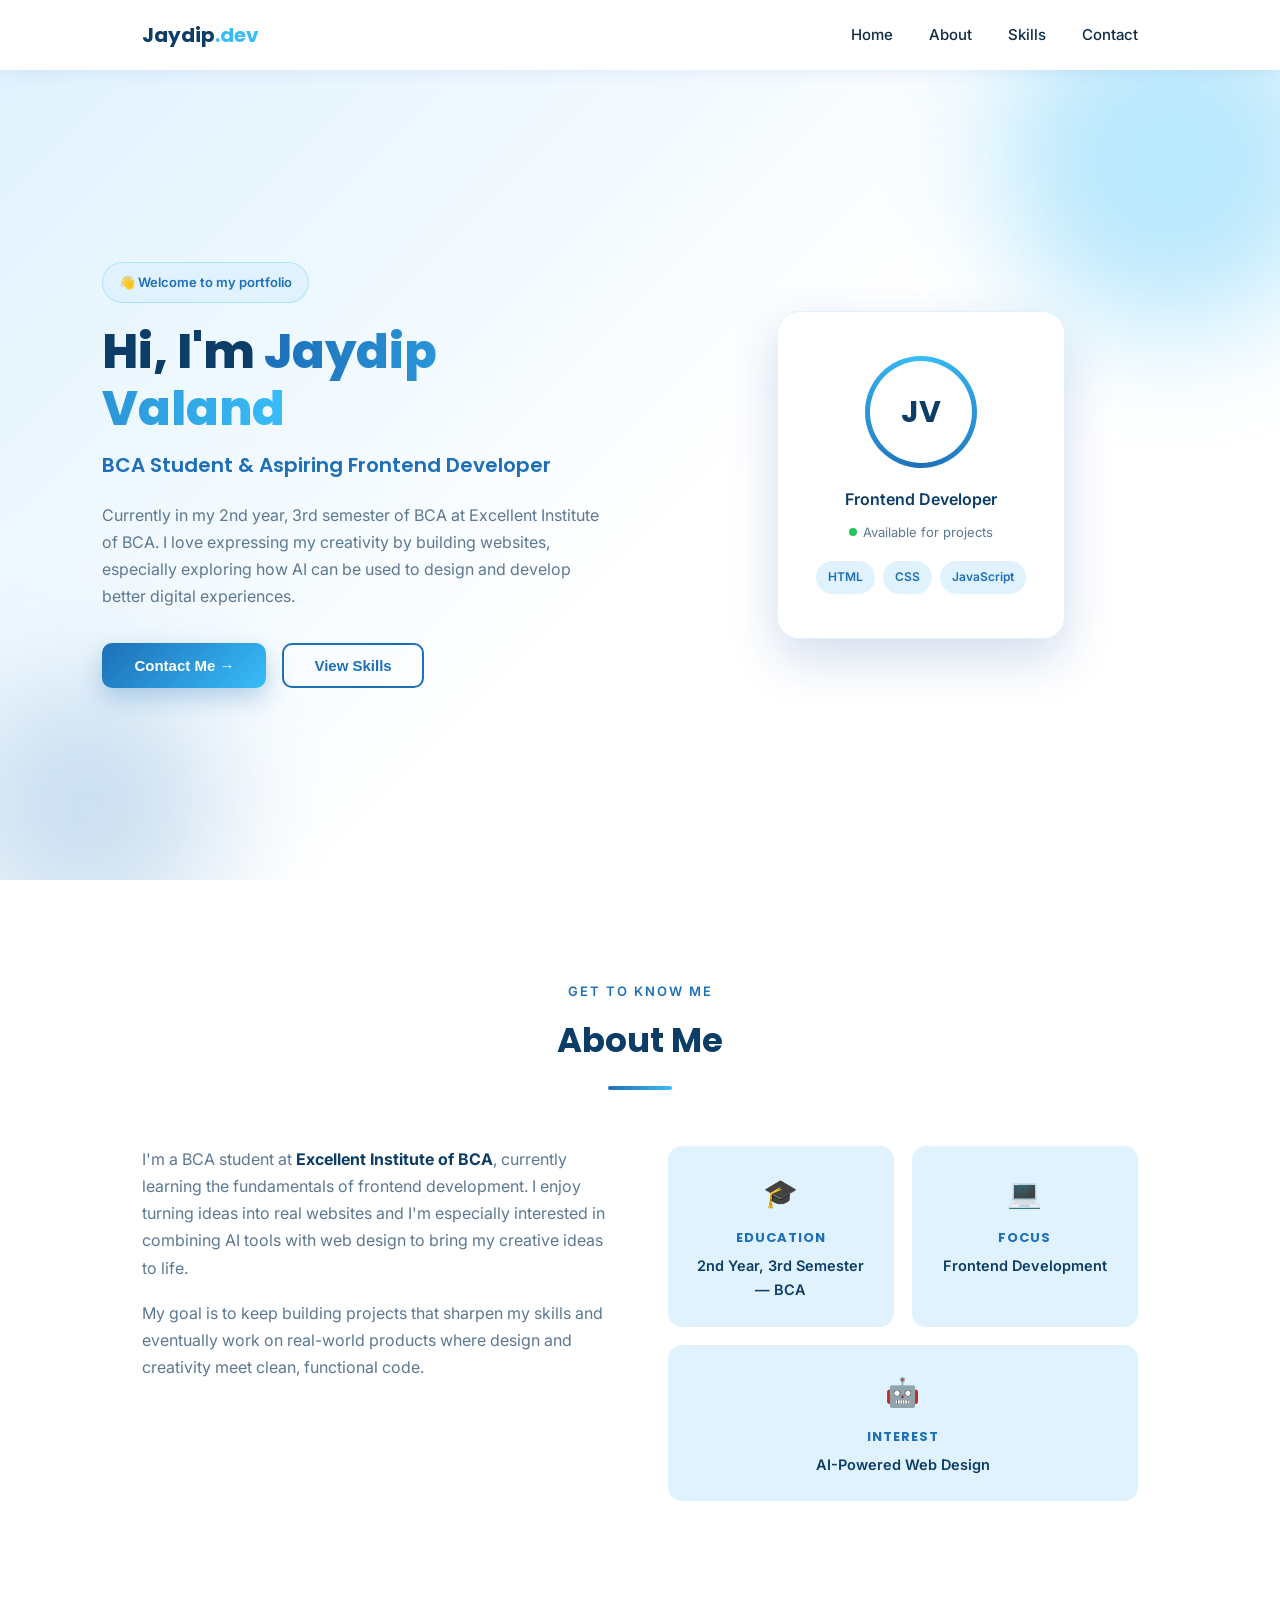
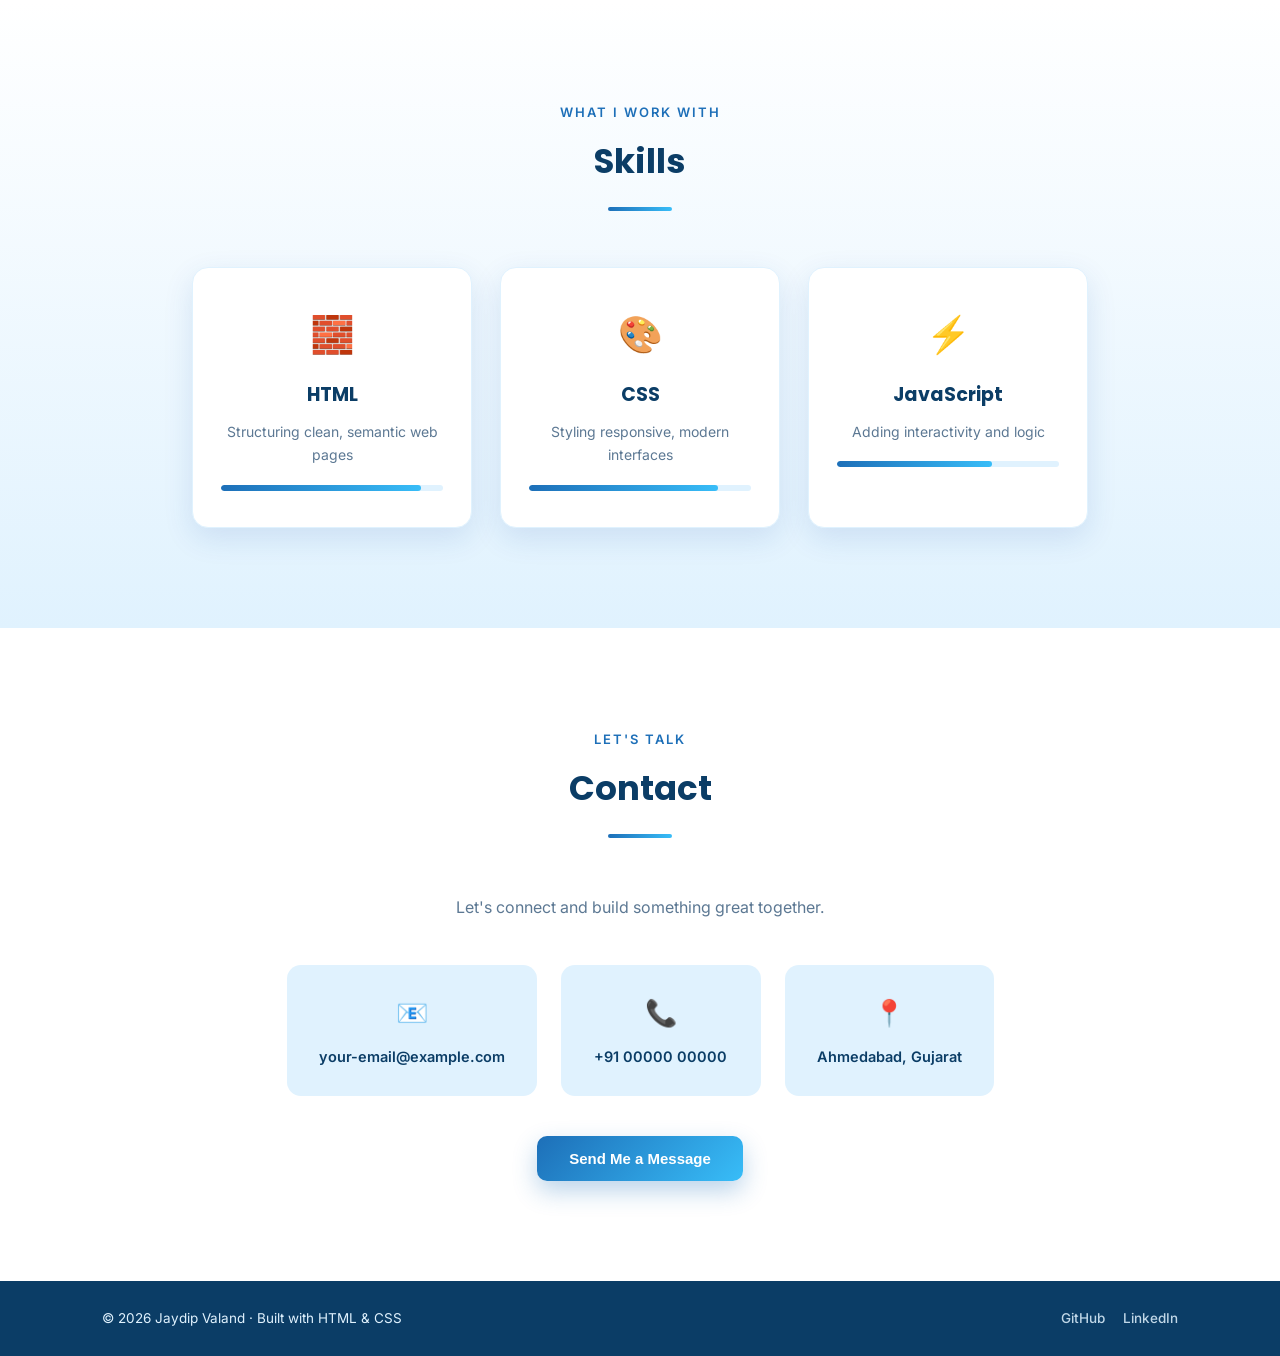
==== Student-Portfolio-day2/index.html @ 8ae70b0b "Add files via upload" ====
<!DOCTYPE html>
<html lang="en">
<head>
  <meta charset="UTF-8">
  <meta name="viewport" content="width=device-width, initial-scale=1.0">
  <title>Jaydip Valand | Portfolio</title>
  <link rel="preconnect" href="https://fonts.googleapis.com">
  <link href="https://fonts.googleapis.com/css2?family=Poppins:wght@400;500;600;700;800&family=Inter:wght@400;500;600&display=swap" rel="stylesheet">
  <link rel="stylesheet" href="style.css">
</head>
<body>

  <!-- Navbar -->
  <nav>
    <div class="nav-inner">
      <div class="logo">Jaydip<span>.dev</span></div>
      <ul class="nav-links">
        <li><a href="#home">Home</a></li>
        <li><a href="#about">About</a></li>
        <li><a href="#skills">Skills</a></li>
        <li><a href="#contact">Contact</a></li>
      </ul>
    </div>
  </nav>

  <!-- Hero Section -->
  <section id="home" class="hero">
    <div class="blob blob-1"></div>
    <div class="blob blob-2"></div>
    <div class="hero-inner">
      <div class="hero-text">
        <span class="badge">👋 Welcome to my portfolio</span>
        <h1>Hi, I'm <span class="highlight">Jaydip Valand</span></h1>
        <h2>BCA Student &amp; Aspiring Frontend Developer</h2>
        <p>
          Currently in my 2nd year, 3rd semester of BCA at Excellent Institute of BCA.
          I love expressing my creativity by building websites, especially exploring how AI
          can be used to design and develop better digital experiences.
        </p>
        <div class="hero-actions">
          <a href="#contact"><button class="btn-primary">Contact Me →</button></a>
          <a href="#skills"><button class="btn-outline">View Skills</button></a>
        </div>
      </div>
      <div class="hero-visual">
        <div class="hero-card">
          <div class="ring">
            <div class="hero-avatar">JV</div>
          </div>
          <p class="hero-role">Frontend Developer</p>
          <p class="hero-status"><span class="dot"></span>Available for projects</p>
          <div class="hero-tags">
            <span>HTML</span>
            <span>CSS</span>
            <span>JavaScript</span>
          </div>
        </div>
      </div>
    </div>
  </section>

  <!-- About Section -->
  <section id="about" class="about">
    <span class="eyebrow">Get to know me</span>
    <h2 class="section-title">About Me</h2>
    <div class="about-content">
      <div class="about-text">
        <p>
          I'm a BCA student at <strong>Excellent Institute of BCA</strong>, currently learning the
          fundamentals of frontend development. I enjoy turning ideas into real websites and I'm
          especially interested in combining AI tools with web design to bring my creative ideas to life.
        </p>
        <p>
          My goal is to keep building projects that sharpen my skills and eventually work on
          real-world products where design and creativity meet clean, functional code.
        </p>
      </div>
      <div class="about-grid">
        <div class="about-item">
          <span class="about-icon">🎓</span>
          <h4>Education</h4>
          <p>2nd Year, 3rd Semester &mdash; BCA</p>
        </div>
        <div class="about-item">
          <span class="about-icon">💻</span>
          <h4>Focus</h4>
          <p>Frontend Development</p>
        </div>
        <div class="about-item">
          <span class="about-icon">🤖</span>
          <h4>Interest</h4>
          <p>AI-Powered Web Design</p>
        </div>
      </div>
    </div>
  </section>

  <!-- Skills Section -->
  <section id="skills" class="skills">
    <span class="eyebrow">What I work with</span>
    <h2 class="section-title">Skills</h2>
    <div class="skills-grid">
      <div class="skill-card">
        <span class="skill-icon">🧱</span>
        <h3>HTML</h3>
        <p>Structuring clean, semantic web pages</p>
        <div class="bar"><div class="bar-fill" style="width:90%"></div></div>
      </div>
      <div class="skill-card">
        <span class="skill-icon">🎨</span>
        <h3>CSS</h3>
        <p>Styling responsive, modern interfaces</p>
        <div class="bar"><div class="bar-fill" style="width:85%"></div></div>
      </div>
      <div class="skill-card">
        <span class="skill-icon">⚡</span>
        <h3>JavaScript</h3>
        <p>Adding interactivity and logic</p>
        <div class="bar"><div class="bar-fill" style="width:70%"></div></div>
      </div>
    </div>
  </section>

  <!-- Contact Section -->
  <section id="contact" class="contact">
    <span class="eyebrow">Let's talk</span>
    <h2 class="section-title">Contact</h2>
    <p class="contact-sub">Let's connect and build something great together.</p>
    <div class="contact-grid">
      <a href="mailto:your-email@example.com" class="contact-item">
        <span class="contact-icon">📧</span>
        <p>your-email@example.com</p>
      </a>
      <a href="tel:+910000000000" class="contact-item">
        <span class="contact-icon">📞</span>
        <p>+91 00000 00000</p>
      </a>
      <div class="contact-item static">
        <span class="contact-icon">📍</span>
        <p>Ahmedabad, Gujarat</p>
      </div>
    </div>
    <a href="mailto:your-email@example.com"><button class="btn-primary">Send Me a Message</button></a>
  </section>

  <footer>
    <div class="footer-inner">
      <p>&copy; 2026 Jaydip Valand &middot; Built with HTML &amp; CSS</p>
      <div class="socials">
        <a href="#" aria-label="GitHub">GitHub</a>
        <a href="#" aria-label="LinkedIn">LinkedIn</a>
      </div>
    </div>
  </footer>

</body>
</html>
---- Student-Portfolio-day2/style.css ----
:root{
  --navy:#0B3D66;
  --blue:#1D6FB8;
  --sky:#38BDF8;
  --sky-light:#E0F2FE;
  --white:#FFFFFF;
  --text-dark:#0F2C46;
  --text-muted:#5C7893;
  --shadow: 0 10px 30px rgba(13,71,161,0.12);
}

*{
  margin:0;
  padding:0;
  box-sizing:border-box;
}

html{
  scroll-behavior:smooth;
}

body{
  font-family:'Inter', sans-serif;
  color:var(--text-dark);
  background:var(--white);
  line-height:1.7;
  overflow-x:hidden;
}

h1, h2, h3, h4{
  font-family:'Poppins', sans-serif;
}

section{
  padding:100px 8%;
  position:relative;
}

.eyebrow{
  display:block;
  text-align:center;
  color:var(--blue);
  font-weight:600;
  font-size:13px;
  letter-spacing:2px;
  text-transform:uppercase;
  margin-bottom:10px;
}

.section-title{
  font-size:34px;
  font-weight:700;
  color:var(--navy);
  text-align:center;
  margin-bottom:56px;
  position:relative;
}

.section-title::after{
  content:"";
  display:block;
  width:64px;
  height:4px;
  background:linear-gradient(90deg, var(--blue), var(--sky));
  margin:16px auto 0;
  border-radius:4px;
}

/* Navbar */
nav{
  position:sticky;
  top:0;
  z-index:100;
  background:rgba(255,255,255,0.85);
  backdrop-filter:blur(10px);
  -webkit-backdrop-filter:blur(10px);
  box-shadow:0 2px 16px rgba(13,71,161,0.08);
}

.nav-inner{
  display:flex;
  justify-content:space-between;
  align-items:center;
  padding:18px 8%;
  max-width:1200px;
  margin:0 auto;
}

.logo{
  font-family:'Poppins', sans-serif;
  font-weight:700;
  font-size:20px;
  color:var(--navy);
}

.logo span{
  color:var(--sky);
}

.nav-links{
  list-style:none;
  display:flex;
  gap:36px;
}

.nav-links a{
  text-decoration:none;
  color:var(--text-dark);
  font-weight:500;
  font-size:15px;
  position:relative;
  transition:color .2s ease;
}

.nav-links a::after{
  content:"";
  position:absolute;
  left:0;
  bottom:-6px;
  width:0%;
  height:2px;
  background:var(--sky);
  transition:width .25s ease;
}

.nav-links a:hover{
  color:var(--blue);
}

.nav-links a:hover::after{
  width:100%;
}

/* Hero */
.hero{
  display:flex;
  align-items:center;
  min-height:90vh;
  background:linear-gradient(135deg, var(--sky-light) 0%, var(--white) 55%);
  overflow:hidden;
}

.blob{
  position:absolute;
  border-radius:50%;
  filter:blur(60px);
  opacity:0.35;
  z-index:0;
}

.blob-1{
  width:340px;
  height:340px;
  background:var(--sky);
  top:-80px;
  right:-60px;
}

.blob-2{
  width:260px;
  height:260px;
  background:var(--blue);
  bottom:-60px;
  left:-40px;
  opacity:0.2;
}

.hero-inner{
  display:flex;
  align-items:center;
  justify-content:space-between;
  gap:48px;
  flex-wrap:wrap;
  max-width:1200px;
  margin:0 auto;
  position:relative;
  z-index:1;
  width:100%;
}

.hero-text{
  flex:1;
  min-width:320px;
  animation:fadeInUp .7s ease both;
}

.badge{
  display:inline-block;
  background:var(--sky-light);
  color:var(--blue);
  font-size:13px;
  font-weight:600;
  padding:8px 16px;
  border-radius:30px;
  margin-bottom:20px;
  border:1px solid rgba(56,189,248,0.3);
}

.hero-text h1{
  font-size:48px;
  font-weight:800;
  color:var(--navy);
  margin-bottom:10px;
  line-height:1.2;
}

.hero-text h1 .highlight{
  background:linear-gradient(90deg, var(--blue), var(--sky));
  -webkit-background-clip:text;
  background-clip:text;
  color:transparent;
}

.hero-text h2{
  font-size:20px;
  font-weight:600;
  color:var(--blue);
  margin-bottom:20px;
}

.hero-text p{
  font-size:16px;
  color:var(--text-muted);
  max-width:520px;
  margin-bottom:32px;
}

.hero-actions{
  display:flex;
  gap:16px;
  flex-wrap:wrap;
}

.btn-primary{
  background:linear-gradient(135deg, var(--blue), var(--sky));
  color:var(--white);
  border:none;
  padding:14px 32px;
  border-radius:10px;
  font-size:15px;
  font-weight:600;
  cursor:pointer;
  box-shadow:0 10px 24px rgba(29,111,184,0.3);
  transition:transform .2s ease, box-shadow .2s ease;
}

.btn-primary:hover{
  transform:translateY(-3px);
  box-shadow:0 14px 30px rgba(29,111,184,0.4);
}

.btn-outline{
  background:transparent;
  color:var(--blue);
  border:2px solid var(--blue);
  padding:12px 30px;
  border-radius:10px;
  font-size:15px;
  font-weight:600;
  cursor:pointer;
  transition:all .2s ease;
}

.btn-outline:hover{
  background:var(--blue);
  color:var(--white);
  transform:translateY(-3px);
}

.hero-visual{
  flex:1;
  min-width:280px;
  display:flex;
  justify-content:center;
  animation:fadeInUp .9s ease both;
  animation-delay:.15s;
}

.hero-card{
  background:var(--white);
  border-radius:22px;
  padding:44px 38px;
  text-align:center;
  box-shadow:0 20px 50px rgba(13,71,161,0.18);
  border:1px solid var(--sky-light);
  max-width:290px;
}

.ring{
  width:112px;
  height:112px;
  margin:0 auto 18px;
  border-radius:50%;
  padding:5px;
  background:conic-gradient(var(--sky), var(--blue), var(--sky));
  display:flex;
  align-items:center;
  justify-content:center;
}

.hero-avatar{
  width:100%;
  height:100%;
  border-radius:50%;
  background:var(--white);
  color:var(--navy);
  font-size:30px;
  font-weight:700;
  font-family:'Poppins', sans-serif;
  display:flex;
  align-items:center;
  justify-content:center;
}

.hero-role{
  font-weight:600;
  color:var(--navy);
  margin-bottom:8px;
}

.hero-status{
  font-size:13px;
  color:var(--text-muted);
  display:flex;
  align-items:center;
  justify-content:center;
  gap:6px;
  margin-bottom:18px;
}

.dot{
  width:8px;
  height:8px;
  border-radius:50%;
  background:#22C55E;
  display:inline-block;
}

.hero-tags{
  display:flex;
  gap:8px;
  justify-content:center;
  flex-wrap:wrap;
}

.hero-tags span{
  background:var(--sky-light);
  color:var(--blue);
  font-size:12px;
  font-weight:600;
  padding:6px 12px;
  border-radius:20px;
}

/* About */
.about{
  background:var(--white);
  max-width:1200px;
  margin:0 auto;
}

.about-content{
  display:flex;
  gap:56px;
  flex-wrap:wrap;
  align-items:flex-start;
}

.about-text{
  flex:1;
  min-width:300px;
}

.about-text p{
  color:var(--text-muted);
  font-size:16px;
  margin-bottom:18px;
}

.about-text strong{
  color:var(--navy);
}

.about-grid{
  flex:1;
  min-width:280px;
  display:grid;
  grid-template-columns:1fr 1fr;
  gap:18px;
}

.about-item{
  background:var(--sky-light);
  border-radius:14px;
  padding:24px 20px;
  text-align:center;
  transition:transform .2s ease, box-shadow .2s ease;
}

.about-item:hover{
  transform:translateY(-4px);
  box-shadow:0 12px 26px rgba(29,111,184,0.15);
}

.about-item:last-child{
  grid-column:span 2;
}

.about-icon{
  font-size:28px;
  display:block;
  margin-bottom:10px;
}

.about-item h4{
  font-size:13px;
  color:var(--blue);
  text-transform:uppercase;
  letter-spacing:1px;
  margin-bottom:4px;
}

.about-item p{
  font-weight:600;
  color:var(--navy);
  font-size:14.5px;
}

/* Skills */
.skills{
  background:linear-gradient(180deg, var(--white), var(--sky-light));
}

.skills-grid{
  display:flex;
  justify-content:center;
  gap:28px;
  flex-wrap:wrap;
  max-width:1100px;
  margin:0 auto;
}

.skill-card{
  background:var(--white);
  border-radius:16px;
  padding:36px 28px;
  text-align:center;
  flex:1;
  min-width:220px;
  max-width:280px;
  box-shadow:var(--shadow);
  border:1px solid var(--sky-light);
  transition:transform .2s ease, box-shadow .2s ease;
}

.skill-card:hover{
  transform:translateY(-6px);
  box-shadow:0 18px 40px rgba(29,111,184,0.2);
}

.skill-icon{
  font-size:36px;
  display:block;
  margin-bottom:14px;
}

.skill-card h3{
  color:var(--navy);
  font-size:19px;
  margin-bottom:8px;
}

.skill-card p{
  color:var(--text-muted);
  font-size:14px;
  margin-bottom:18px;
}

.bar{
  width:100%;
  height:6px;
  background:var(--sky-light);
  border-radius:6px;
  overflow:hidden;
}

.bar-fill{
  height:100%;
  background:linear-gradient(90deg, var(--blue), var(--sky));
  border-radius:6px;
}

/* Contact */
.contact{
  background:var(--white);
  text-align:center;
  max-width:1100px;
  margin:0 auto;
}

.contact-sub{
  color:var(--text-muted);
  margin-bottom:44px;
}

.contact-grid{
  display:flex;
  justify-content:center;
  gap:24px;
  flex-wrap:wrap;
  margin-bottom:40px;
}

.contact-item{
  background:var(--sky-light);
  border-radius:14px;
  padding:26px 32px;
  min-width:200px;
  text-decoration:none;
  transition:transform .2s ease, box-shadow .2s ease;
}

.contact-item:not(.static):hover{
  transform:translateY(-4px);
  box-shadow:0 14px 30px rgba(29,111,184,0.18);
}

.contact-icon{
  font-size:26px;
  display:block;
  margin-bottom:10px;
}

.contact-item p{
  color:var(--navy);
  font-weight:600;
  font-size:14.5px;
}

/* Footer */
footer{
  background:var(--navy);
  color:var(--sky-light);
  padding:26px 8%;
  font-size:13.5px;
}

.footer-inner{
  max-width:1200px;
  margin:0 auto;
  display:flex;
  justify-content:space-between;
  align-items:center;
  flex-wrap:wrap;
  gap:12px;
}

.socials{
  display:flex;
  gap:18px;
}

.socials a{
  color:var(--sky-light);
  text-decoration:none;
  font-weight:500;
  opacity:0.85;
  transition:opacity .2s ease;
}

.socials a:hover{
  opacity:1;
  color:var(--sky);
}

/* Animations */
@keyframes fadeInUp{
  from{
    opacity:0;
    transform:translateY(24px);
  }
  to{
    opacity:1;
    transform:translateY(0);
  }
}

/* Responsive */
@media (max-width:768px){
  .nav-inner{
    flex-direction:column;
    gap:14px;
    padding:16px 6%;
  }
  .nav-links{
    gap:20px;
  }
  .hero{
    text-align:center;
    padding-top:56px;
  }
  .hero-text p{
    margin-left:auto;
    margin-right:auto;
  }
  .hero-actions{
    justify-content:center;
  }
  .about-content{
    flex-direction:column;
  }
  section{
    padding:70px 6%;
  }
  .hero-text h1{
    font-size:36px;
  }
  .footer-inner{
    flex-direction:column;
    text-align:center;
  }
}
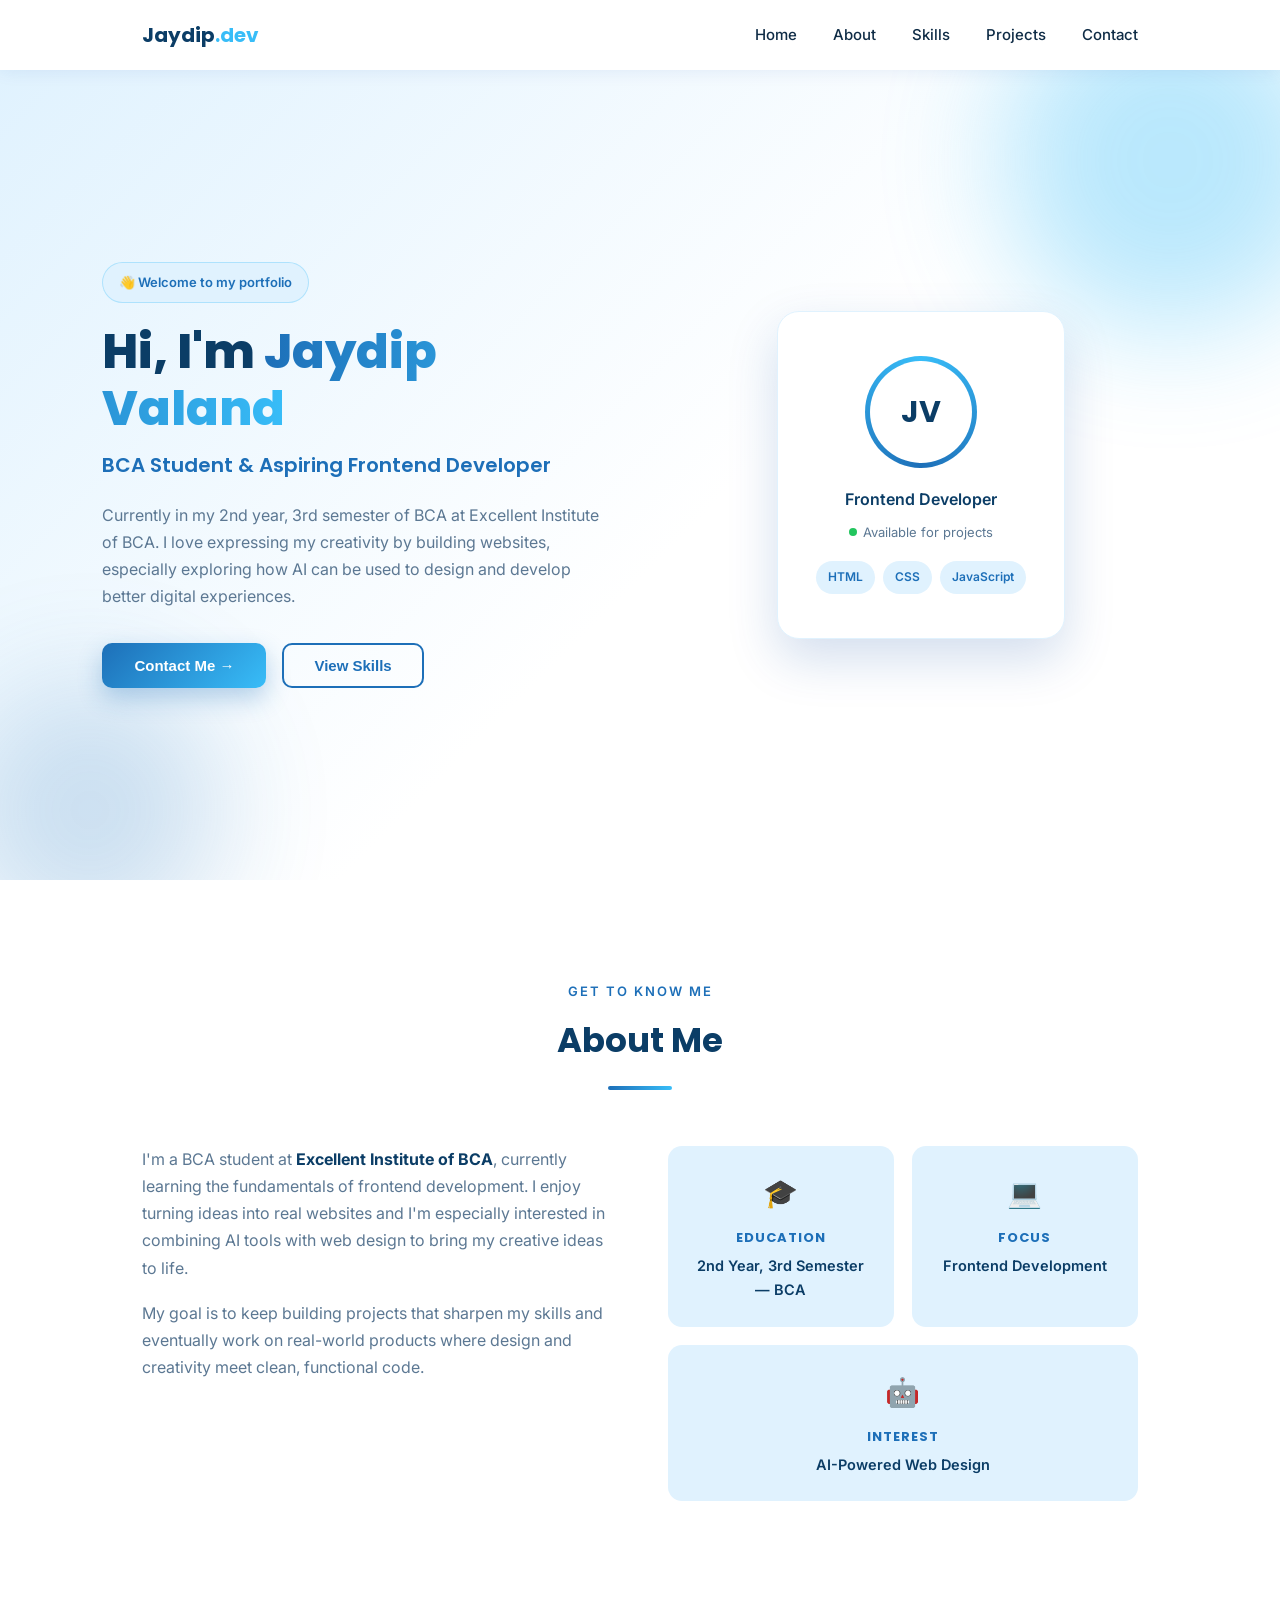
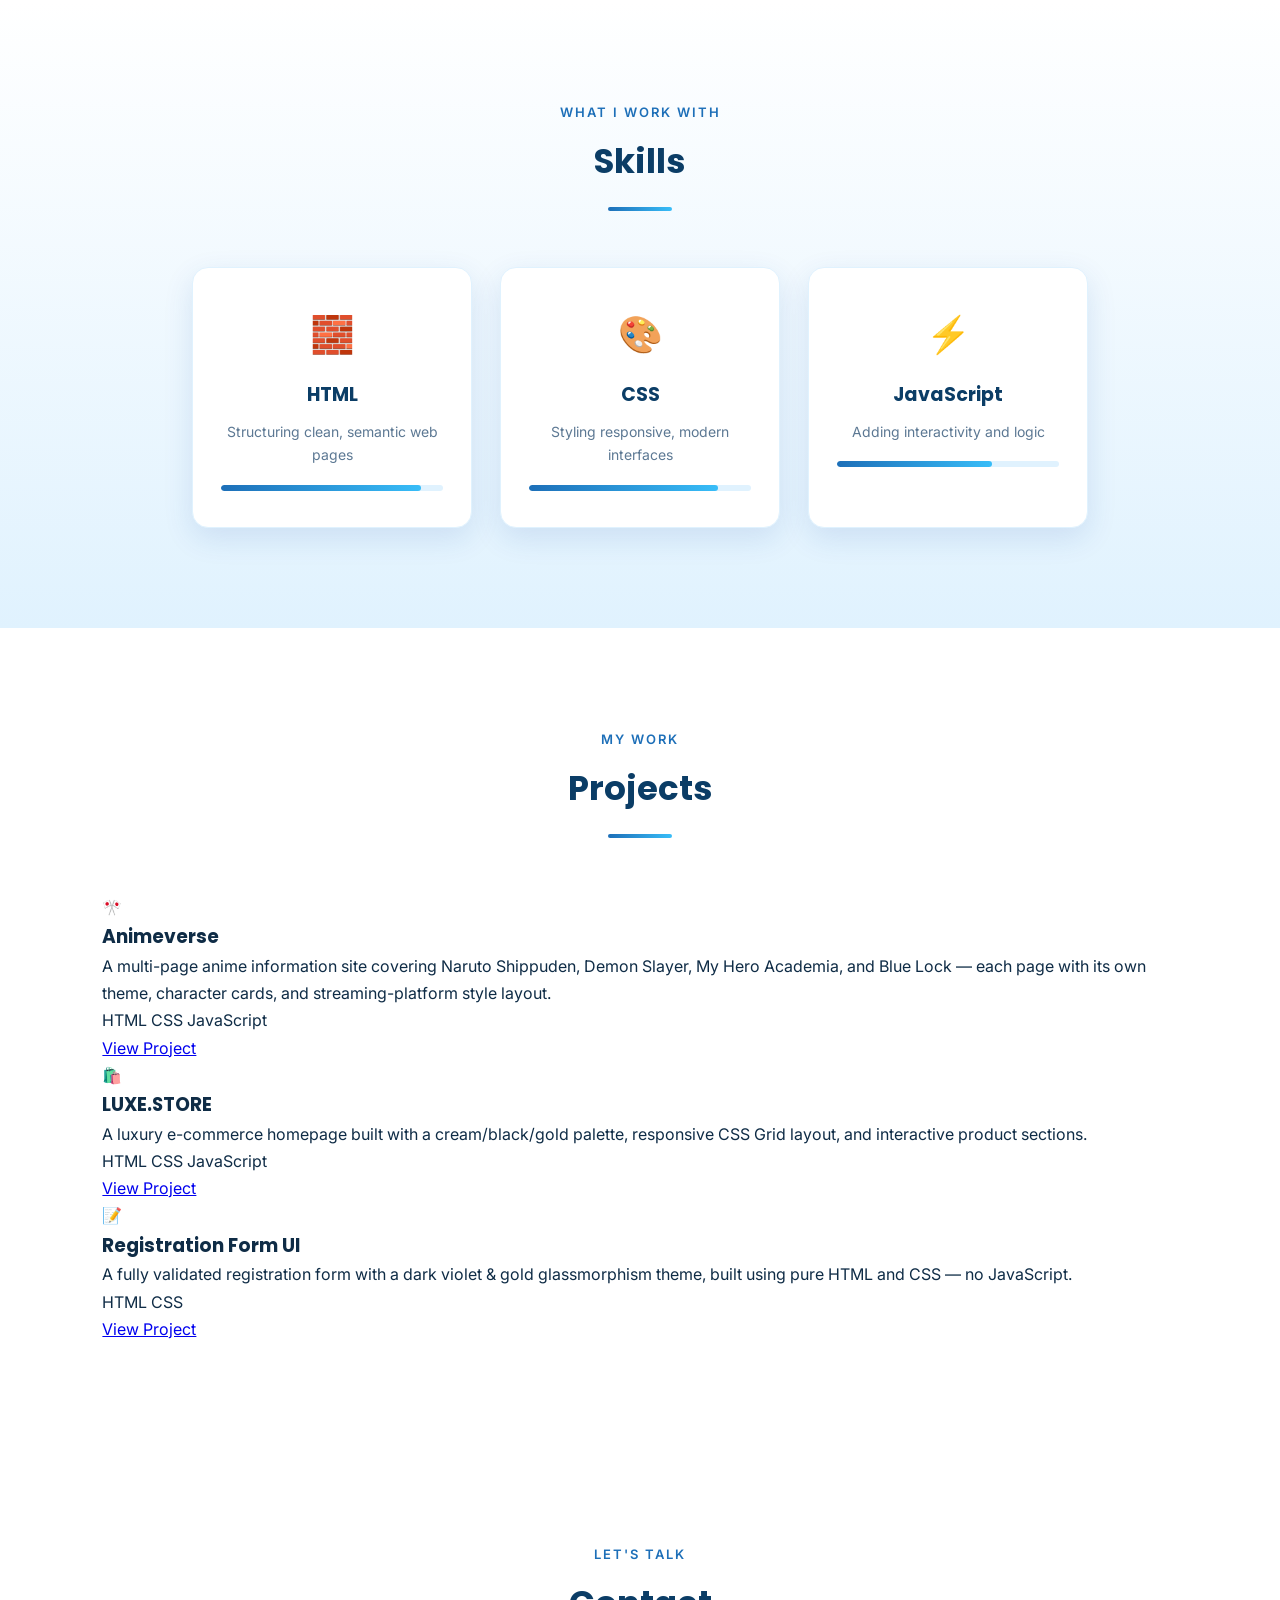
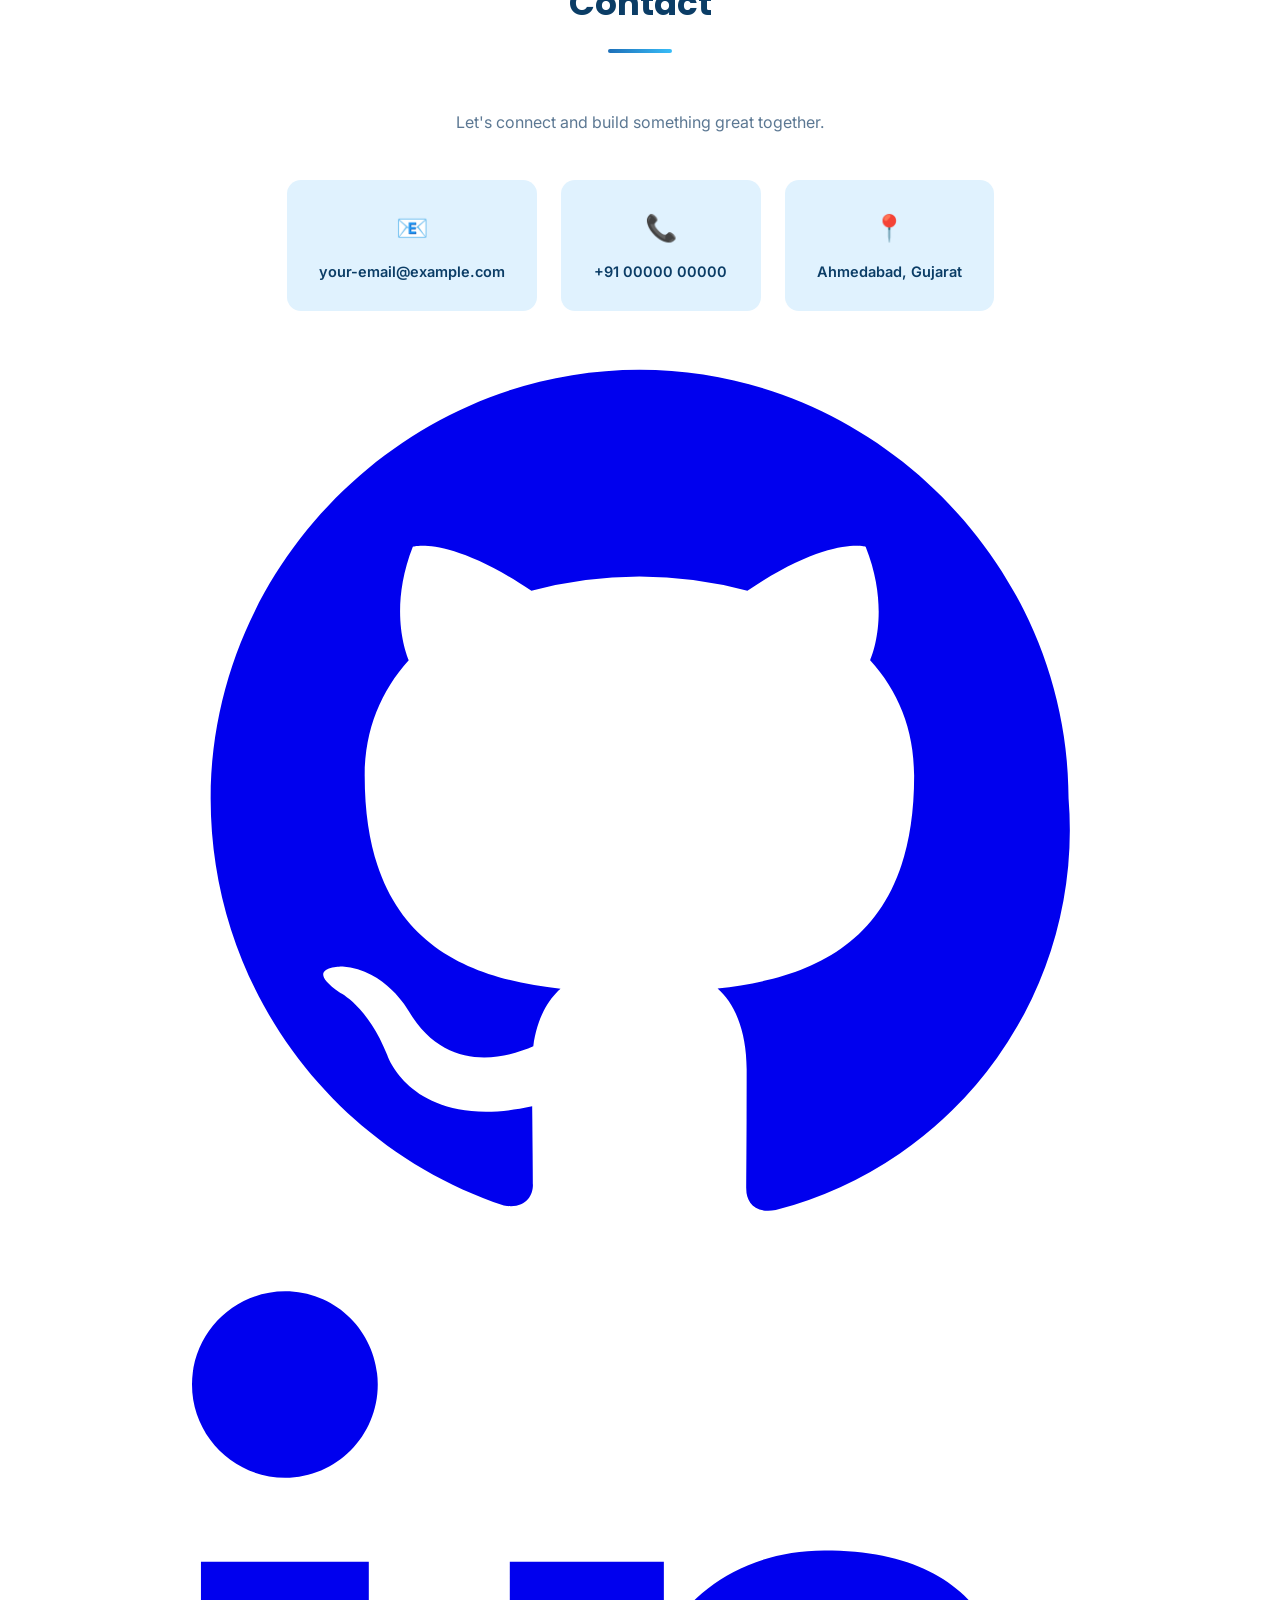
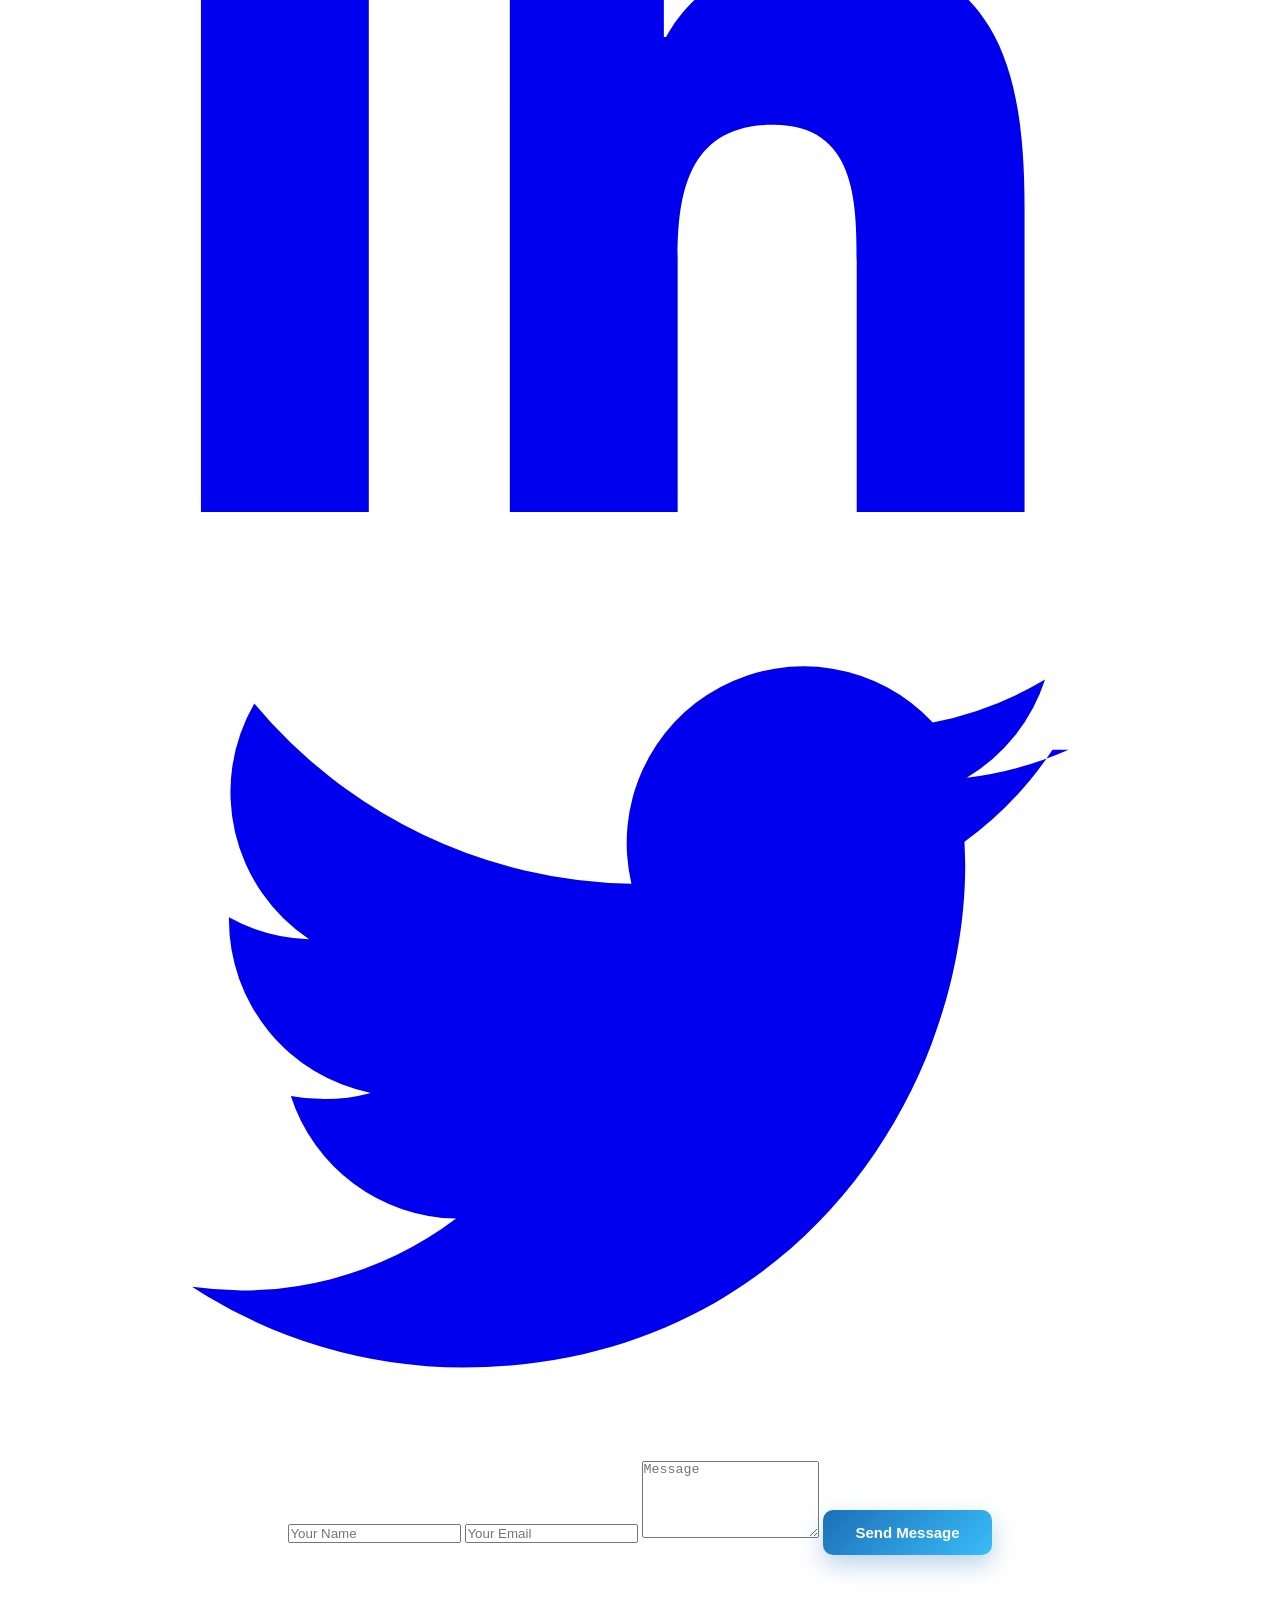
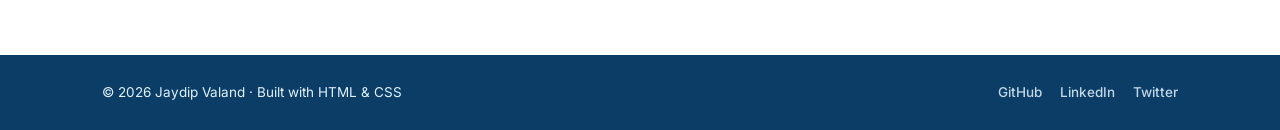
==== commit 560e4025: "Update index.html" ====
--- a/Student-Portfolio-day2/index.html
+++ b/Student-Portfolio-day2/index.html
@@ -18,6 +18,7 @@
         <li><a href="#home">Home</a></li>
         <li><a href="#about">About</a></li>
         <li><a href="#skills">Skills</a></li>
+        <li><a href="#projects">Projects</a></li>
         <li><a href="#contact">Contact</a></li>
       </ul>
     </div>
@@ -121,6 +122,60 @@
     </div>
   </section>
 
+  <!-- Projects Section -->
+  <section id="projects" class="projects">
+    <span class="eyebrow">My work</span>
+    <h2 class="section-title">Projects</h2>
+    <div class="projects-grid">
+
+      <div class="card">
+        <div class="card-thumb">🎌</div>
+        <h3>Animeverse</h3>
+        <p>
+          A multi-page anime information site covering Naruto Shippuden, Demon Slayer,
+          My Hero Academia, and Blue Lock &mdash; each page with its own theme, character
+          cards, and streaming-platform style layout.
+        </p>
+        <div class="card-tags">
+          <span>HTML</span>
+          <span>CSS</span>
+          <span>JavaScript</span>
+        </div>
+        <a href="#" class="btn">View Project</a>
+      </div>
+
+      <div class="card">
+        <div class="card-thumb">🛍️</div>
+        <h3>LUXE.STORE</h3>
+        <p>
+          A luxury e-commerce homepage built with a cream/black/gold palette, responsive
+          CSS Grid layout, and interactive product sections.
+        </p>
+        <div class="card-tags">
+          <span>HTML</span>
+          <span>CSS</span>
+          <span>JavaScript</span>
+        </div>
+        <a href="#" class="btn">View Project</a>
+      </div>
+
+      <div class="card">
+        <div class="card-thumb">📝</div>
+        <h3>Registration Form UI</h3>
+        <p>
+          A fully validated registration form with a dark violet &amp; gold glassmorphism
+          theme, built using pure HTML and CSS &mdash; no JavaScript.
+        </p>
+        <div class="card-tags">
+          <span>HTML</span>
+          <span>CSS</span>
+        </div>
+        <a href="#" class="btn">View Project</a>
+      </div>
+
+    </div>
+  </section>
+
   <!-- Contact Section -->
   <section id="contact" class="contact">
     <span class="eyebrow">Let's talk</span>
@@ -140,7 +195,25 @@
         <p>Ahmedabad, Gujarat</p>
       </div>
     </div>
-    <a href="mailto:your-email@example.com"><button class="btn-primary">Send Me a Message</button></a>
+
+    <div class="social-row">
+      <a href="#" aria-label="GitHub" class="social-icon">
+        <svg viewBox="0 0 24 24" fill="currentColor"><path d="M12 .5C5.73.5.5 5.73.5 12c0 5.08 3.29 9.39 7.86 10.91.57.1.78-.25.78-.55 0-.27-.01-1.16-.02-2.11-3.2.7-3.88-1.36-3.88-1.36-.52-1.33-1.28-1.69-1.28-1.69-1.04-.71.08-.7.08-.7 1.15.08 1.76 1.18 1.76 1.18 1.03 1.76 2.69 1.25 3.35.96.1-.75.4-1.25.73-1.54-2.56-.29-5.25-1.28-5.25-5.71 0-1.26.45-2.29 1.18-3.1-.12-.29-.51-1.46.11-3.04 0 0 .97-.31 3.18 1.18a11.1 11.1 0 0 1 5.79 0c2.2-1.49 3.17-1.18 3.17-1.18.63 1.58.24 2.75.12 3.04.74.81 1.18 1.84 1.18 3.1 0 4.44-2.7 5.42-5.27 5.7.42.36.78 1.08.78 2.17 0 1.57-.01 2.83-.01 3.22 0 .3.2.66.79.55A10.52 10.52 0 0 0 23.5 12c0-6.27-5.23-11.5-11.5-11.5Z"/></svg>
+      </a>
+      <a href="#" aria-label="LinkedIn" class="social-icon">
+        <svg viewBox="0 0 24 24" fill="currentColor"><path d="M4.98 3.5C4.98 4.88 3.87 6 2.5 6S0 4.88 0 3.5 1.12 1 2.5 1s2.48 1.12 2.48 2.5ZM.24 8.25h4.5V23H.24V8.25ZM8.34 8.25h4.31v2.02h.06c.6-1.13 2.06-2.32 4.24-2.32 4.53 0 5.37 2.98 5.37 6.86V23h-4.5v-6.72c0-1.6-.03-3.66-2.23-3.66-2.23 0-2.57 1.74-2.57 3.54V23h-4.5V8.25Z"/></svg>
+      </a>
+      <a href="#" aria-label="Twitter" class="social-icon">
+        <svg viewBox="0 0 24 24" fill="currentColor"><path d="M23.5 5.14a9.6 9.6 0 0 1-2.73.75 4.77 4.77 0 0 0 2.1-2.63 9.5 9.5 0 0 1-3.01 1.15 4.74 4.74 0 0 0-8.08 4.32A13.44 13.44 0 0 1 1.67 3.9a4.74 4.74 0 0 0 1.47 6.32 4.7 4.7 0 0 1-2.15-.59v.06a4.74 4.74 0 0 0 3.8 4.65 4.75 4.75 0 0 1-2.14.08 4.74 4.74 0 0 0 4.43 3.29A9.51 9.51 0 0 1 0 19.54 13.4 13.4 0 0 0 7.26 21.7c8.71 0 13.47-7.22 13.47-13.48l-.02-.61a9.6 9.6 0 0 0 2.36-2.47Z"/></svg>
+      </a>
+    </div>
+
+    <form class="contact-form" action="mailto:your-email@example.com" method="post" enctype="text/plain">
+      <input type="text" name="name" placeholder="Your Name" required>
+      <input type="email" name="email" placeholder="Your Email" required>
+      <textarea name="message" rows="5" placeholder="Message" required></textarea>
+      <button type="submit" class="btn-primary full">Send Message</button>
+    </form>
   </section>
 
   <footer>
@@ -149,9 +222,10 @@
       <div class="socials">
         <a href="#" aria-label="GitHub">GitHub</a>
         <a href="#" aria-label="LinkedIn">LinkedIn</a>
+        <a href="#" aria-label="Twitter">Twitter</a>
       </div>
     </div>
   </footer>
 
 </body>
-</html>+</html>
